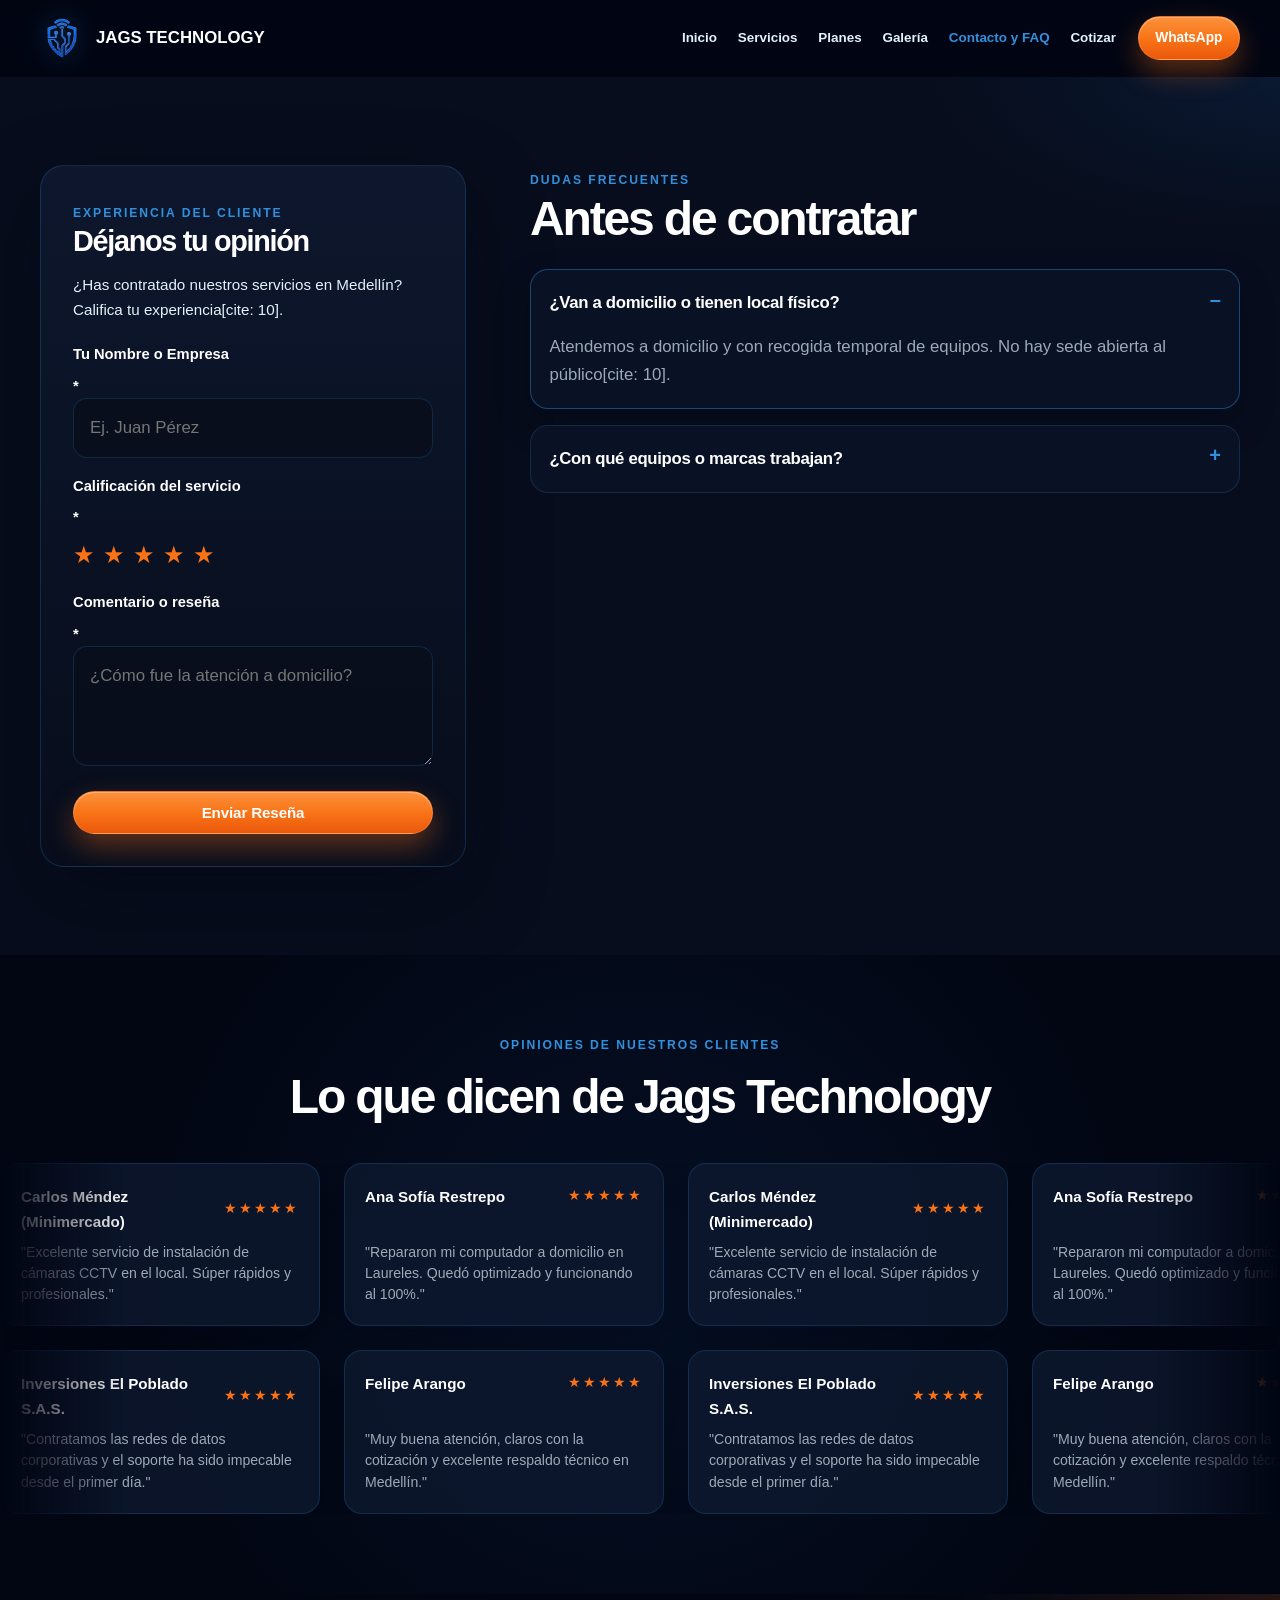
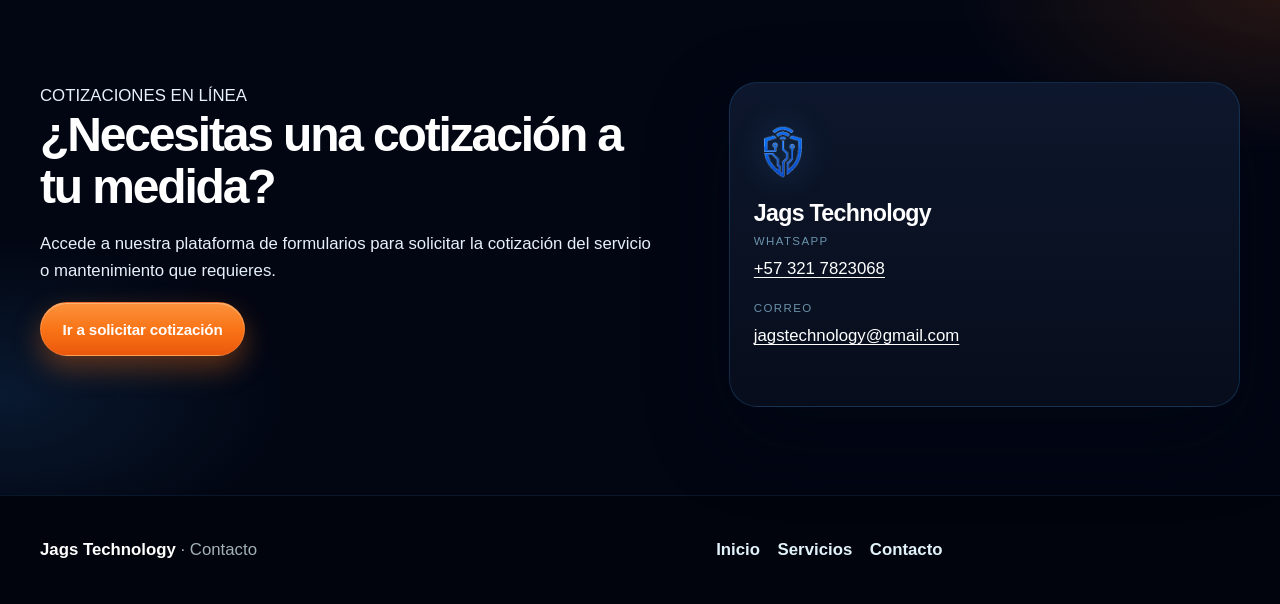
==== contacto.html @ b1a3417c "Multipagina" ====
<!DOCTYPE html>
<html lang="es">
<head>
  <meta charset="UTF-8">
  <meta name="viewport" content="width=device-width, initial-scale=1">
  <title>Contacto, FAQ y Reseñas | Jags Technology</title>
  <link rel="stylesheet" href="assets/css/styles.css">
  <link rel="icon" href="assets/img/logo-escudo.png" type="image/png">
</head>
<body>
  <header class="site-header" role="banner">
    <div class="container header-inner">
      <a class="brand" href="index.html"><img class="brand-logo" src="assets/img/logo-escudo.png" width="44" height="44" alt=""><strong>JAGS TECHNOLOGY</strong></a>
      <nav id="nav-principal" class="nav-principal">
        <ul>
          <li><a href="index.html">Inicio</a></li>
          <li><a href="servicios.html">Servicios</a></li>
          <li><a href="planes.html">Planes</a></li>
          <li><a href="galeria.html">Galería</a></li>
          <li><a href="contacto.html" style="color: var(--cyan);">Contacto y FAQ</a></li>
          <li><a href="Formulario.html">Cotizar</a></li>
        </ul>
      </nav>
      <a class="btn btn-accent btn-header" href="https://wa.me/573217823068" target="_blank" rel="noopener noreferrer">WhatsApp</a>
    </div>
  </header>

  <main>
    <!-- SECCIÓN FAQ Y FORMULARIO DE RESEÑAS -->
    <section id="faq" class="section section-alt" aria-labelledby="faq-title">
      <div class="container faq-layout">
        <div class="contact-card" style="padding: 32px; border-radius: 24px;">
          <span class="eyebrow">EXPERIENCIA DEL CLIENTE</span>
          <h2 id="faq-title" style="font-size: 1.8rem; margin-bottom: 0.5rem;">Déjanos tu opinión</h2>
          <p class="section-desc" style="font-size: 0.95rem; margin-bottom: 20px;">¿Has contratado nuestros servicios en Medellín? Califica tu experiencia[cite: 10].</p>

          <form id="form-reseña" class="solicitud-form">
            <div class="form-group mb-3">
              <label for="nombre_resena">Tu Nombre o Empresa <span class="req-star">*</span></label>
              <input id="nombre_resena" type="text" class="form-control" placeholder="Ej. Juan Pérez" required maxlength="50">
            </div>
            <div class="form-group mb-3">
              <label>Calificación del servicio <span class="req-star">*</span></label>
              <div class="rating-stars" style="display: flex; gap: 8px; font-size: 1.5rem; cursor: pointer; color: #cbd5e1; margin-top: 5px;">
                <span class="star" data-value="1">★</span><span class="star" data-value="2">★</span><span class="star" data-value="3">★</span><span class="star" data-value="4">★</span><span class="star" data-value="5">★</span>
              </div>
              <input type="hidden" id="puntuacion_estrellas" value="5" required>
            </div>
            <div class="form-group mb-4">
              <label for="comentario_resena">Comentario o reseña <span class="req-star">*</span></label>
              <textarea id="comentario_resena" rows="3" class="form-control" placeholder="¿Cómo fue la atención a domicilio?" required maxlength="250"></textarea>
            </div>
            <button type="submit" class="btn btn-accent btn-full" style="width: 100%; padding: 12px;">Enviar Reseña</button>
          </form>

          <div id="mensaje-exito" style="display: none; margin-top: 20px; padding: 25px; background: rgba(37, 211, 102, 0.12); border: 1px solid rgba(37, 211, 102, 0.3); border-radius: 16px; text-align: center;">
            <h3 style="color: #fff; font-size: 1.2rem; margin-bottom: 8px;">¡Muchas gracias por tu reseña!</h3>
            <button type="button" id="btn-otra-resena" class="btn btn-ghost" style="width: 100%; padding: 10px; border-color: #25d366; color: #25d366;">¿Quieres dejar otra reseña?</button>
          </div>
        </div>

        <div class="faq-right-column">
          <div style="margin-bottom: 24px;">
            <span class="eyebrow">DUDAS FRECUENTES</span>
            <h2>Antes de contratar</h2>
          </div>
          <div class="faq-list">
            <details class="faq-item" open><summary>¿Van a domicilio o tienen local físico?</summary><p>Atendemos a domicilio y con recogida temporal de equipos. No hay sede abierta al público[cite: 10].</p></details>
            <details class="faq-item"><summary>¿Con qué equipos o marcas trabajan?</summary><p>Proveemos los equipos necesarios para la instalación contratada (cámaras, cerraduras, cableado) según el proyecto[cite: 10].</p></details>
          </div>
        </div>
      </div>
    </section>

    <!-- CARRUSEL INFINITO DE RESEÑAS -->
    <section class="section section-dark testimonials-marquee-section">
      <div class="container section-head">
        <p class="eyebrow">OPINIONES DE NUESTROS CLIENTES</p>
        <h2>Lo que dicen de Jags Technology</h2>
      </div>
      <div class="marquee-container">
        <div class="marquee-track marquee-left" id="marquee-line-1"></div>
        <div class="marquee-track marquee-right" id="marquee-line-2"></div>
      </div>
    </section>

    <!-- DATOS DE CONTACTO -->
    <section id="contacto" class="section section-contact">
      <div class="container">
        <div class="contact-grid">
          <div class="contact-cta-card">
            <span class="subheading-sm">COTIZACIONES EN LÍNEA</span>
            <h2>¿Necesitas una cotización a tu medida?</h2>
            <p class="section-desc">Accede a nuestra plataforma de formularios para solicitar la cotización del servicio o mantenimiento que requieres.</p>
            <a href="Formulario.html" class="btn btn-accent btn-full text-center">Ir a solicitar cotización</a>
          </div>
          <address class="contact-card">
            <img class="contact-logo" src="assets/img/logo-escudo.png" width="56" height="56" alt="">
            <h3 class="not-italic">Jags Technology</h3>
            <dl class="contact-list">
              <div><dt>WhatsApp</dt><dd><a href="https://wa.me/573217823068">+57 321 7823068</a></dd></div>
              <div><dt>Correo</dt><dd><a href="mailto:jagstechnology@gmail.com">jagstechnology@gmail.com</a></dd></div>
            </dl>
          </address>
        </div>
      </div>
    </section>
  </main>

  <footer class="site-footer">
    <div class="container footer-inner">
      <div class="footer-brand"><p><strong>Jags Technology</strong> · Contacto</p></div>
      <nav><a href="index.html">Inicio</a><a href="servicios.html">Servicios</a><a href="contacto.html">Contacto</a></nav>
    </div>
  </footer>
  <script src="assets/js/main.js" defer></script>
</body>
</html>
---- assets/css/styles.css ----
/* Jags Technology — presencia premium / agency 2026 · tokens del brief */

:root {
  --ink: #020613;
  --blue: #1957a1;
  --cyan: #3190dd;
  --ice: #9dd5f1;
  --mist: #e2f2fa;
  --accent: #f97316;
  --accent-dark: #ea580c;
  --accent-bright: #fb923c;
  --navy: #09275a;
  --surface: #070d1c;
  --surface-2: #0b1428;
  --text: #e8f1fa;
  --muted: rgba(226, 242, 250, 0.68);
  --line: rgba(49, 144, 221, 0.2);
  --font: "Inter", Helvetica, Arial, sans-serif;
  --display: "Outfit", "Inter", Helvetica, Arial, sans-serif;
  --max: 1200px;
  --header-h: 76px;
  --radius: 24px;
  --space-1: 8px;
  --space-2: 16px;
  --space-3: 24px;
  --space-4: 40px;
  --space-5: 64px;
  --ease: 240ms ease;
  --shadow: 0 28px 80px rgba(2, 6, 19, 0.45);
}

*,
*::before,
*::after {
  box-sizing: border-box;
}

html {
  scroll-behavior: smooth;
  scroll-padding-top: calc(var(--header-h) + var(--space-2));
}

body {
  margin: 0;
  font-family: var(--font);
  font-size: 1.05rem;
  line-height: 1.65;
  color: var(--text);
  background: var(--ink);
  text-rendering: optimizeLegibility;
}

body.nav-open,
body.lightbox-open {
  overflow: hidden;
}

img {
  max-width: 100%;
  height: auto;
  display: block;
}

a {
  color: var(--cyan);
  text-underline-offset: 3px;
}

a:hover {
  color: var(--accent-bright);
}

a:focus-visible,
button:focus-visible,
input:focus-visible,
select:focus-visible,
textarea:focus-visible,
summary:focus-visible {
  outline: 2px solid var(--accent);
  outline-offset: 3px;
  border-radius: 6px;
}

.sr-only {
  position: absolute;
  width: 1px;
  height: 1px;
  padding: 0;
  margin: -1px;
  overflow: hidden;
  clip: rect(0, 0, 0, 0);
  white-space: nowrap;
  border: 0;
}

.skip-link {
  position: absolute;
  left: var(--space-2);
  top: -120px;
  z-index: 2000;
  background: var(--accent);
  color: #fff;
  padding: 0.7rem 1.1rem;
  border-radius: 999px;
  font-weight: 700;
  text-decoration: none;
}

.skip-link:focus {
  top: 0.8rem;
  color: #fff;
}

.container {
  width: min(100% - 2rem, var(--max));
  margin-inline: auto;
}

/* Header */
.site-header {
  position: sticky;
  top: 0;
  z-index: 100;
  background: rgba(2, 6, 19, 0.72);
  border-bottom: 1px solid transparent;
  backdrop-filter: blur(22px) saturate(1.3);
  -webkit-backdrop-filter: blur(22px) saturate(1.3);
  transition: background var(--ease), border-color var(--ease), box-shadow var(--ease);
}

.site-header.is-scrolled {
  background: rgba(2, 6, 19, 0.88);
  border-bottom-color: rgba(49, 144, 221, 0.22);
  box-shadow: 0 12px 40px rgba(2, 6, 19, 0.35);
}

.header-inner {
  display: flex;
  align-items: center;
  gap: 0.75rem;
  min-height: var(--header-h);
}

.brand {
  display: flex;
  align-items: center;
  gap: 0.75rem;
  color: #fff;
  text-decoration: none;
  margin-right: auto;
}

.brand:hover {
  color: #fff;
}

.brand-logo {
  width: 44px;
  height: 44px;
  object-fit: contain;
  filter: drop-shadow(0 0 14px rgba(49, 144, 221, 0.45));
}

.brand-text {
  display: flex;
  flex-direction: column;
  line-height: 1.15;
}

.brand-text strong {
  font-family: var(--display);
  font-size: 0.88rem;
  font-weight: 700;
  letter-spacing: 0.08em;
}

.brand-sub {
  font-size: 0.72rem;
  color: rgba(226, 242, 250, 0.62);
}

.nav-toggle {
  display: inline-flex;
  flex-direction: column;
  justify-content: center;
  gap: 5px;
  width: 2.6rem;
  height: 2.6rem;
  padding: 0.5rem;
  border: 1px solid rgba(157, 213, 241, 0.28);
  border-radius: 12px;
  background: rgba(11, 20, 40, 0.6);
  cursor: pointer;
}

.nav-toggle-bar {
  display: block;
  height: 2px;
  width: 100%;
  background: #fff;
  border-radius: 2px;
  transition: transform var(--ease), opacity var(--ease);
}

.nav-toggle[aria-expanded="true"] .nav-toggle-bar:nth-child(1) {
  transform: translateY(7px) rotate(45deg);
}

.nav-toggle[aria-expanded="true"] .nav-toggle-bar:nth-child(2) {
  opacity: 0;
}

.nav-toggle[aria-expanded="true"] .nav-toggle-bar:nth-child(3) {
  transform: translateY(-7px) rotate(-45deg);
}

.nav-principal {
  display: none;
  position: absolute;
  left: 0;
  right: 0;
  top: var(--header-h);
  background: rgba(2, 6, 19, 0.96);
  border-bottom: 1px solid rgba(49, 144, 221, 0.22);
  backdrop-filter: blur(20px);
}

.nav-principal.is-open {
  display: block;
}

.nav-principal ul {
  list-style: none;
  margin: 0;
  padding: 0.75rem 1rem 1rem;
}

.nav-principal a {
  display: block;
  padding: 0.8rem 0.55rem;
  color: #e2f2fa;
  text-decoration: none;
  font-weight: 600;
  font-size: 0.95rem;
  border-radius: 10px;
  transition: background var(--ease), color var(--ease);
}

.nav-principal a:hover,
.nav-principal a:focus-visible {
  background: rgba(49, 144, 221, 0.12);
  color: #fff;
}

.btn.btn-header {
  display: none;
}

.btn {
  display: inline-flex;
  align-items: center;
  justify-content: center;
  gap: 0.45rem;
  padding: 0.85rem 1.35rem;
  border-radius: 999px;
  border: 1px solid transparent;
  font-family: var(--display);
  font-size: 0.95rem;
  font-weight: 700;
  letter-spacing: -0.01em;
  text-decoration: none;
  cursor: pointer;
  transition: background var(--ease), color var(--ease), border-color var(--ease), transform var(--ease), box-shadow var(--ease), filter var(--ease);
}

.btn:hover {
  transform: translateY(-2px);
}

.btn-accent {
  background: linear-gradient(180deg, var(--accent-bright) 0%, var(--accent) 52%, var(--accent-dark) 100%);
  color: #fff;
  border-color: rgba(255, 255, 255, 0.12);
  box-shadow: 0 12px 28px rgba(249, 115, 22, 0.36), inset 0 1px 0 rgba(255, 255, 255, 0.28);
}

.btn-accent:hover {
  color: #fff;
  filter: brightness(1.08);
  box-shadow: 0 16px 36px rgba(249, 115, 22, 0.48), inset 0 1px 0 rgba(255, 255, 255, 0.34);
}

.btn-ghost {
  background: rgba(226, 242, 250, 0.04);
  color: #e2f2fa;
  border-color: rgba(157, 213, 241, 0.28);
  backdrop-filter: blur(10px);
}

.btn-ghost:hover {
  background: rgba(49, 144, 221, 0.16);
  color: #fff;
  border-color: rgba(49, 144, 221, 0.55);
}

.btn-sm {
  padding: 0.58rem 1rem;
  font-size: 0.84rem;
}

.btn-lg {
  padding: 1rem 1.55rem;
  font-size: 1.02rem;
}

/* Hero */
.hero {
  position: relative;
  color: #e8f1fa;
  overflow: hidden;
  background: var(--ink);
}

.hero-bg {
  position: absolute;
  inset: 0;
  pointer-events: none;
  background:
    radial-gradient(720px 420px at 82% 8%, rgba(49, 144, 221, 0.38), transparent 58%),
    radial-gradient(520px 380px at 8% 88%, rgba(249, 115, 22, 0.16), transparent 55%),
    radial-gradient(480px 280px at 48% 42%, rgba(25, 87, 161, 0.22), transparent 60%),
    linear-gradient(180deg, #020613 0%, #061226 46%, #020613 100%);
}

.hero-bg::before {
  content: "";
  position: absolute;
  inset: -20% 20% auto auto;
  width: 42vw;
  height: 42vw;
  max-width: 520px;
  max-height: 520px;
  border-radius: 50%;
  background: radial-gradient(circle, rgba(49, 144, 221, 0.28), transparent 70%);
  filter: blur(8px);
}

.hero-bg::after {
  content: "";
  position: absolute;
  inset: 0;
  opacity: 0.22;
  background-image:
    linear-gradient(rgba(49, 144, 221, 0.28) 1px, transparent 1px),
    linear-gradient(90deg, rgba(49, 144, 221, 0.28) 1px, transparent 1px);
  background-size: 56px 56px;
  mask-image: linear-gradient(180deg, #000 0%, transparent 82%);
}

.hero-grid {
  position: relative;
  display: grid;
  gap: var(--space-4);
  padding: var(--space-5) 0 var(--space-4);
}

.eyebrow {
  margin: 0 0 var(--space-2);
  color: var(--cyan);
  font-family: var(--display);
  font-size: 0.76rem;
  font-weight: 700;
  letter-spacing: 0.16em;
  text-transform: uppercase;
}

.hero h1,
h2 {
  font-family: var(--display);
  font-weight: 700;
  letter-spacing: -0.045em;
}

.hero h1 {
  margin: 0 0 var(--space-2);
  font-size: clamp(2.35rem, 8vw, 4.5rem);
  line-height: 0.98;
  color: #fff;
  max-width: 14ch;
}

.tagline {
  margin: 0 0 var(--space-3);
  font-family: var(--display);
  font-size: clamp(1.12rem, 2.6vw, 1.45rem);
  font-weight: 600;
  letter-spacing: -0.02em;
  color: var(--ice);
}

.lead,
.section-lead {
  margin: 0 0 var(--space-4);
  color: var(--muted);
  max-width: 38rem;
}

.hero-actions {
  display: flex;
  flex-wrap: wrap;
  gap: var(--space-2);
  margin-bottom: var(--space-3);
}

.hero-meta {
  list-style: none;
  margin: 0;
  padding: 0;
  display: flex;
  flex-wrap: wrap;
  gap: 0.45rem 1.25rem;
  color: rgba(226, 242, 250, 0.66);
  font-size: 0.9rem;
}

.hero-meta a {
  color: #fff;
  text-decoration: none;
  border-bottom: 1px solid rgba(157, 213, 241, 0.28);
}

.hero-visual {
  margin: 0;
  position: relative;
}

.hero-visual::before {
  content: "";
  position: absolute;
  inset: 12% -8% -10% 12%;
  background:
    radial-gradient(circle at 80% 20%, rgba(49, 144, 221, 0.45), transparent 50%),
    radial-gradient(circle at 20% 80%, rgba(249, 115, 22, 0.22), transparent 48%);
  filter: blur(32px);
  z-index: 0;
}

.hero-visual img {
  position: relative;
  width: 100%;
  height: min(58vw, 460px);
  object-fit: cover;
  border-radius: 28px;
  border: 1px solid rgba(157, 213, 241, 0.24);
  box-shadow: var(--shadow);
  z-index: 1;
}

.hero-visual figcaption {
  position: relative;
  z-index: 1;
  margin-top: 0.75rem;
  font-size: 0.82rem;
  color: rgba(226, 242, 250, 0.6);
}

.hero-stats {
  position: relative;
  border-top: 1px solid rgba(49, 144, 221, 0.18);
  background: rgba(7, 13, 28, 0.72);
  backdrop-filter: blur(16px);
}

.stats-row {
  display: grid;
  grid-template-columns: 1fr 1fr;
  gap: var(--space-3) var(--space-2);
  padding: var(--space-3) 0;
}

.stats-row p {
  margin: 0;
}

.stats-row strong {
  display: block;
  font-family: var(--display);
  color: #fff;
  font-size: 1.28rem;
  letter-spacing: -0.03em;
}

.stats-row span {
  display: block;
  color: rgba(226, 242, 250, 0.62);
  font-size: 0.82rem;
}

/* Sections */
.section {
  padding: var(--space-5) 0;
}

.section-alt {
  background:
    radial-gradient(640px 280px at 100% 0%, rgba(25, 87, 161, 0.16), transparent 55%),
    var(--surface);
}

.section-dark {
  background:
    radial-gradient(760px 320px at 0% 0%, rgba(49, 144, 221, 0.16), transparent 52%),
    #050b18;
}

.section-head {
  text-align: center;
  margin-bottom: var(--space-4);
}

.section-head.left {
  text-align: left;
}

.section-head.left .section-lead {
  margin-inline: 0;
}

.section-lead {
  margin-inline: auto;
}

h2 {
  margin: 0 0 var(--space-2);
  font-size: clamp(1.85rem, 4.4vw, 3rem);
  line-height: 1.08;
  color: #fff;
}

.about-grid {
  display: grid;
  gap: var(--space-3);
}

.about-copy p {
  color: var(--muted);
}

.about-copy strong {
  color: #fff;
}

.founder {
  display: flex;
  gap: var(--space-2);
  margin-top: var(--space-4);
  padding: var(--space-3);
  border: 1px solid var(--line);
  border-radius: var(--radius);
  background: linear-gradient(180deg, rgba(11, 20, 40, 0.88), rgba(7, 13, 28, 0.92));
  box-shadow: 0 16px 40px rgba(2, 6, 19, 0.28);
}

.founder img {
  width: 80px;
  height: 80px;
  object-fit: cover;
  border-radius: 18px;
  flex-shrink: 0;
  border: 1px solid rgba(49, 144, 221, 0.3);
}

.founder p {
  margin: 0 0 0.4rem;
}

.founder p:first-child {
  color: #fff;
  font-family: var(--display);
}

/* Cards */
.cards {
  display: grid;
  gap: var(--space-3);
}

.card {
  display: flex;
  flex-direction: column;
  align-items: flex-start;
  background: linear-gradient(180deg, rgba(14, 24, 46, 0.92), rgba(8, 14, 28, 0.96));
  color: var(--text);
  border-radius: var(--radius);
  padding: var(--space-4) var(--space-3) var(--space-3);
  border: 1px solid rgba(49, 144, 221, 0.16);
  box-shadow: 0 18px 48px rgba(2, 6, 19, 0.28);
  transition: transform var(--ease), border-color var(--ease), box-shadow var(--ease);
}

.card:hover {
  transform: translateY(-6px);
  border-color: rgba(49, 144, 221, 0.55);
  box-shadow: 0 24px 56px rgba(2, 6, 19, 0.42), 0 0 0 1px rgba(49, 144, 221, 0.18);
}

.card-top {
  display: flex;
  align-items: center;
  justify-content: space-between;
  gap: var(--space-2);
  width: 100%;
  margin-bottom: var(--space-2);
}

.card-index {
  font-family: var(--display);
  font-size: 0.82rem;
  font-weight: 700;
  letter-spacing: 0.12em;
  color: var(--cyan);
}

.card h3 {
  margin: 0 0 0.7rem;
  font-family: var(--display);
  font-size: 1.22rem;
  letter-spacing: -0.03em;
  color: #fff;
}

.card p {
  margin: 0 0 0.9rem;
  color: var(--muted);
  font-size: 0.98rem;
}

.card .price {
  margin-top: auto;
  font-size: 0.9rem;
}

.card .price strong {
  color: #fff;
}

.card .muted {
  color: rgba(226, 242, 250, 0.55);
}

.card-featured {
  background:
    linear-gradient(165deg, rgba(25, 87, 161, 0.95) 0%, rgba(11, 42, 88, 0.96) 58%, rgba(7, 16, 36, 0.98) 100%);
  border-color: rgba(157, 213, 241, 0.22);
}

.card-featured:hover {
  border-color: rgba(249, 115, 22, 0.55);
  box-shadow: 0 28px 60px rgba(2, 6, 19, 0.45), 0 0 40px rgba(249, 115, 22, 0.12);
}

.card-featured h3 {
  font-size: 1.55rem;
}

.card-badge {
  display: inline-block;
  margin: 0 !important;
  padding: 0.28rem 0.7rem;
  border-radius: 999px;
  background: var(--accent);
  color: #fff !important;
  font-size: 0.7rem;
  font-weight: 800;
  letter-spacing: 0.1em;
  text-transform: uppercase;
  box-shadow: 0 8px 20px rgba(249, 115, 22, 0.35);
}

.features {
  display: grid;
  gap: var(--space-3);
}

.feature {
  padding: var(--space-4) var(--space-3);
  background: linear-gradient(180deg, rgba(14, 24, 46, 0.9), rgba(8, 14, 28, 0.95));
  border-radius: var(--radius);
  border: 1px solid var(--line);
  transition: transform var(--ease), border-color var(--ease), box-shadow var(--ease);
}

.feature:hover {
  transform: translateY(-4px);
  border-color: rgba(249, 115, 22, 0.42);
  box-shadow: 0 20px 44px rgba(2, 6, 19, 0.32);
}

.feature-index {
  display: block;
  margin-bottom: var(--space-2);
  font-family: var(--display);
  color: var(--accent);
  font-weight: 700;
  letter-spacing: 0.12em;
  font-size: 0.8rem;
}

.feature h3 {
  margin: 0 0 0.5rem;
  font-family: var(--display);
  color: #fff;
  letter-spacing: -0.03em;
}

.feature p {
  margin: 0;
  color: var(--muted);
}

/* Table */
.table-wrap {
  overflow-x: auto;
  border-radius: 20px;
  border: 1px solid var(--line);
  background: rgba(8, 14, 28, 0.86);
  box-shadow: var(--shadow);
}

.planes-table {
  width: 100%;
  border-collapse: collapse;
  min-width: 640px;
  font-size: 0.95rem;
}

.planes-table th,
.planes-table td {
  padding: 1.05rem 1.15rem;
  text-align: left;
  border-bottom: 1px solid rgba(49, 144, 221, 0.14);
}

.planes-table thead th {
  background: #08101f;
  color: #fff;
  font-family: var(--display);
  font-weight: 700;
  letter-spacing: -0.02em;
}

.planes-table tbody th {
  color: #fff;
  font-weight: 700;
}

.planes-table tbody td {
  color: var(--muted);
}

.planes-table tbody tr:last-child th,
.planes-table tbody tr:last-child td {
  border-bottom: 0;
}

.planes-table tbody tr:hover td,
.planes-table tbody tr:hover th {
  background: rgba(49, 144, 221, 0.08);
}

.table-note {
  margin: var(--space-3) 0 0;
  color: var(--muted);
}

.table-note a {
  color: var(--accent-bright);
  font-weight: 700;
}

/* Gallery */
.gallery {
  display: grid;
  grid-template-columns: 1fr 1fr;
  gap: var(--space-2);
}

.gallery figure {
  margin: 0;
  position: relative;
  overflow: hidden;
  border-radius: 20px;
  background: #050b16;
  border: 1px solid rgba(49, 144, 221, 0.12);
}

.gallery-wide {
  grid-column: 1 / -1;
}

.gallery-trigger {
  display: block;
  width: 100%;
  padding: 0;
  border: 0;
  background: none;
  cursor: zoom-in;
}

.gallery img {
  width: 100%;
  height: 190px;
  object-fit: cover;
  transition: transform 320ms ease, filter 320ms ease;
}

.gallery-wide img {
  height: 240px;
}

.gallery-trigger:hover img,
.gallery-trigger:focus-visible img {
  transform: scale(1.05);
  filter: saturate(1.08);
}

.gallery figcaption {
  position: absolute;
  left: 0;
  right: 0;
  bottom: 0;
  padding: 2rem 0.9rem 0.8rem;
  color: #fff;
  font-size: 0.82rem;
  font-weight: 600;
  background: linear-gradient(transparent, rgba(2, 6, 19, 0.88));
  pointer-events: none;
}

.lightbox {
  position: fixed;
  inset: 0;
  z-index: 300;
  display: grid;
  place-items: center;
  padding: var(--space-4);
  background: rgba(2, 6, 19, 0.7);
  backdrop-filter: blur(18px);
  opacity: 0;
  visibility: hidden;
  transition: opacity 260ms ease, visibility 260ms ease;
}

.lightbox.is-open {
  opacity: 1;
  visibility: visible;
}

.lightbox[hidden] {
  display: none;
}

.lightbox-frame {
  margin: 0;
  max-width: min(100%, 980px);
}

.lightbox img {
  max-height: min(74vh, 820px);
  width: auto;
  max-width: 100%;
  margin-inline: auto;
  border-radius: 16px;
  border: 1px solid rgba(157, 213, 241, 0.18);
  box-shadow: 0 30px 80px rgba(2, 6, 19, 0.55);
}

.lightbox figcaption {
  margin: 0.9rem 0 0;
  color: #e2f2fa;
  text-align: center;
}

.lightbox-close {
  position: absolute;
  top: 1rem;
  right: 1rem;
  border: 0;
  border-radius: 999px;
  padding: 0.6rem 1rem;
  background: var(--accent);
  color: #fff;
  font-family: var(--display);
  font-weight: 700;
  cursor: pointer;
  box-shadow: 0 10px 24px rgba(249, 115, 22, 0.35);
}

/* FAQ */
.faq-layout {
  display: grid;
  gap: var(--space-4);
}

.faq-item {
  background: rgba(11, 20, 40, 0.78);
  border: 1px solid var(--line);
  border-radius: 18px;
  padding: 0.15rem 1.15rem;
  margin-bottom: var(--space-2);
  transition: border-color var(--ease), box-shadow var(--ease);
}

.faq-item[open] {
  border-color: rgba(49, 144, 221, 0.42);
  box-shadow: 0 16px 36px rgba(2, 6, 19, 0.24);
}

.faq-item summary {
  cursor: pointer;
  font-family: var(--display);
  font-weight: 700;
  letter-spacing: -0.02em;
  color: #fff;
  padding: 1.05rem 0;
  list-style: none;
}

.faq-item summary::-webkit-details-marker {
  display: none;
}

.faq-item summary::after {
  content: "+";
  float: right;
  color: var(--cyan);
  font-size: 1.25rem;
  line-height: 1;
  transition: transform var(--ease);
}

.faq-item[open] summary::after {
  content: "–";
}

.faq-item p {
  margin: 0 0 1.05rem;
  color: var(--muted);
  animation: faq-in 260ms ease;
}

@keyframes faq-in {
  from {
    opacity: 0;
    transform: translateY(-6px);
  }
  to {
    opacity: 1;
    transform: none;
  }
}

/* Contact */
.section-contact {
  background:
    radial-gradient(620px 300px at 100% 0%, rgba(249, 115, 22, 0.14), transparent 52%),
    radial-gradient(520px 280px at 0% 80%, rgba(49, 144, 221, 0.14), transparent 55%),
    var(--ink);
}

.contact-grid {
  display: grid;
  gap: var(--space-4);
}

.solicitud-form {
  display: grid;
  gap: var(--space-2);
}

.solicitud-form label {
  display: grid;
  gap: 0.45rem;
  font-weight: 600;
  color: #fff;
  font-size: 0.92rem;
}

.solicitud-form input,
.solicitud-form select,
.solicitud-form textarea {
  width: 100%;
  padding: 0.95rem 1rem;
  border: 1px solid var(--line);
  border-radius: 14px;
  font: inherit;
  color: var(--text);
  background: rgba(8, 14, 28, 0.88);
  transition: border-color var(--ease), box-shadow var(--ease);
}

.solicitud-form input:focus,
.solicitud-form select:focus,
.solicitud-form textarea:focus {
  border-color: rgba(249, 115, 22, 0.7);
  box-shadow: 0 0 0 4px rgba(249, 115, 22, 0.15);
}

.solicitud-form textarea {
  resize: vertical;
  min-height: 120px;
}

.contact-card {
  font-style: normal;
  padding: var(--space-4) var(--space-3);
  border-radius: 28px;
  background:
    linear-gradient(180deg, rgba(14, 24, 46, 0.95), rgba(7, 13, 28, 0.98));
  color: #e2f2fa;
  border: 1px solid rgba(49, 144, 221, 0.22);
  box-shadow: var(--shadow);
}

.contact-logo {
  width: 58px;
  height: 58px;
  margin-bottom: 0.85rem;
  filter: drop-shadow(0 0 16px rgba(49, 144, 221, 0.4));
}

.contact-card h3 {
  margin: 0;
  color: #fff;
  font-family: var(--display);
  font-size: 1.45rem;
  letter-spacing: -0.03em;
}

.tagline-sm {
  margin: 0.4rem 0 var(--space-3);
  color: var(--ice);
}

.contact-list {
  margin: 0;
}

.contact-list div {
  margin-bottom: 1rem;
}

.contact-list dt {
  font-size: 0.72rem;
  letter-spacing: 0.12em;
  text-transform: uppercase;
  color: rgba(157, 213, 241, 0.66);
  margin-bottom: 0.25rem;
}

.contact-list dd {
  margin: 0;
}

.contact-card a {
  color: #fff;
}

.hours {
  margin: 0;
  padding-left: 1.1rem;
}

/* Footer */
.site-footer {
  background: #01040c;
  color: rgba(226, 242, 250, 0.72);
  padding: var(--space-4) 0 6.5rem;
  border-top: 1px solid rgba(49, 144, 221, 0.14);
}

.footer-inner {
  display: grid;
  gap: var(--space-2);
}

.footer-brand {
  display: flex;
  gap: 0.75rem;
  align-items: center;
}

.footer-brand p {
  margin: 0;
}

.footer-brand strong {
  color: #fff;
  font-family: var(--display);
}

.muted {
  color: rgba(226, 242, 250, 0.55);
  font-size: 0.88rem;
}

.site-footer nav {
  display: flex;
  flex-wrap: wrap;
  gap: 0.9rem 1.1rem;
}

.site-footer a {
  color: #e2f2fa;
  text-decoration: none;
  font-weight: 600;
}

.site-footer a:hover {
  color: var(--accent);
}

.fab-wa {
  position: fixed;
  right: 1rem;
  bottom: 1rem;
  z-index: 90;
  width: 3.6rem;
  height: 3.6rem;
  display: grid;
  place-items: center;
  border-radius: 50%;
  background: #25d366;
  color: #fff;
  box-shadow: 0 14px 32px rgba(2, 6, 19, 0.38);
  text-decoration: none;
  transition: transform var(--ease), box-shadow var(--ease);
}

.fab-pulse {
  position: absolute;
  inset: 0;
  border-radius: 50%;
  border: 2px solid rgba(37, 211, 102, 0.55);
  animation: fab-pulse 2.2s ease-out infinite;
}

.fab-wa:hover {
  color: #fff;
  transform: translateY(-3px);
  box-shadow: 0 18px 36px rgba(37, 211, 102, 0.28);
}

@keyframes fab-pulse {
  0% {
    transform: scale(1);
    opacity: 0.7;
  }
  80%,
  100% {
    transform: scale(1.45);
    opacity: 0;
  }
}

@media (min-width: 760px) {
  .nav-toggle {
    display: none;
  }

  .nav-principal {
    display: block;
    position: static;
    background: none;
    border: 0;
    backdrop-filter: none;
  }

  .nav-principal ul {
    display: flex;
    align-items: center;
    gap: 0.1rem;
    padding: 0;
  }

  .nav-principal a {
    padding: 0.45rem 0.6rem;
    font-size: 0.84rem;
  }

  .btn.btn-header {
    display: inline-flex;
    padding: 0.58rem 1.05rem;
    font-size: 0.86rem;
  }

  .hero-grid {
    grid-template-columns: 1.12fr 0.88fr;
    align-items: center;
    padding: 5.5rem 0 4rem;
    gap: var(--space-5);
  }

  .hero-visual img {
    height: 460px;
  }

  .stats-row {
    grid-template-columns: repeat(4, 1fr);
    padding: var(--space-4) 0;
  }

  .section {
    padding: 5.5rem 0;
  }

  .about-grid {
    grid-template-columns: 0.85fr 1.15fr;
    gap: var(--space-5);
    align-items: start;
  }

  .cards {
    grid-template-columns: repeat(2, 1fr);
  }

  .card-featured {
    grid-column: 1 / -1;
  }

  .features {
    grid-template-columns: repeat(3, 1fr);
    gap: var(--space-3);
  }

  .gallery {
    grid-template-columns: repeat(3, 1fr);
    gap: var(--space-3);
  }

  .gallery img,
  .gallery-wide img {
    height: 250px;
  }

  .gallery-wide {
    grid-column: span 2;
  }

  .faq-layout {
    grid-template-columns: 0.75fr 1.25fr;
    gap: var(--space-5);
    align-items: start;
  }

  .contact-grid {
    grid-template-columns: 1.1fr 0.9fr;
    gap: var(--space-5);
    align-items: start;
  }

  .site-footer {
    padding-bottom: var(--space-4);
  }

  .footer-inner {
    grid-template-columns: 1.3fr 1fr auto;
    align-items: center;
  }
}

@media (min-width: 1080px) {
  .cards {
    grid-template-columns: repeat(3, 1fr);
  }

  .card-featured {
    grid-column: span 2;
  }
}

@media (prefers-reduced-motion: reduce) {
  html {
    scroll-behavior: auto;
  }

  *,
  *::before,
  *::after {
    animation: none !important;
    transition: none !important;
  }

  .card:hover,
  .feature:hover,
  .btn:hover,
  .fab-wa:hover {
    transform: none;
  }
}
/* ==========================================================
   CARRUSEL INFINITO DE RESEÑAS (MARQUESINA DOBLE LÍNEA)
   ========================================================== */
.testimonials-marquee-section {
  overflow: hidden;
  position: relative;
  padding: 5rem 0;
  background: radial-gradient(circle at 50% 50%, rgba(25, 87, 161, 0.12), transparent 70%), var(--ink);
}

.marquee-container {
  display: flex;
  flex-direction: column;
  gap: 1.5rem;
  width: 100%;
  overflow: hidden;
  position: relative;
  mask-image: linear-gradient(90deg, transparent, #000 10%, #000 90%, transparent);
  -webkit-mask-image: linear-gradient(90deg, transparent, #000 10%, #000 90%, transparent);
}

.marquee-track {
  display: flex;
  gap: 1.5rem;
  width: max-content;
}

/* Animación de desplazamiento continuo */
.marquee-left {
  animation: scrollLeft 35s linear infinite;
}

.marquee-right {
  animation: scrollRight 35s linear infinite;
}

@keyframes scrollLeft {
  0% { transform: translateX(0); }
  100% { transform: translateX(-50%); }
}

@keyframes scrollRight {
  0% { transform: translateX(-50%); }
  100% { transform: translateX(0); }
}

/* Tarjeta individual de reseña en el carrusel */
.testimonial-card-item {
  width: 320px;
  background: rgba(14, 24, 46, 0.85);
  border: 1px solid rgba(49, 144, 221, 0.2);
  border-radius: 18px;
  padding: 1.25rem;
  display: flex;
  flex-direction: column;
  justify-content: space-between;
  box-shadow: 0 10px 30px rgba(2, 6, 19, 0.3);
  flex-shrink: 0;
}

.testimonial-card-item .t-header {
  display: flex;
  justify-content: space-between;
  align-items: center;
  margin-bottom: 0.5rem;
}

.testimonial-card-item .t-author {
  font-family: var(--display);
  font-weight: 700;
  color: #fff;
  font-size: 0.95rem;
  margin: 0;
}

.testimonial-card-item .t-stars {
  color: #f97316;
  font-size: 0.85rem;
  letter-spacing: 2px;
}

.testimonial-card-item .t-text {
  color: var(--muted);
  font-size: 0.88rem;
  margin: 0;
  line-height: 1.5;
}
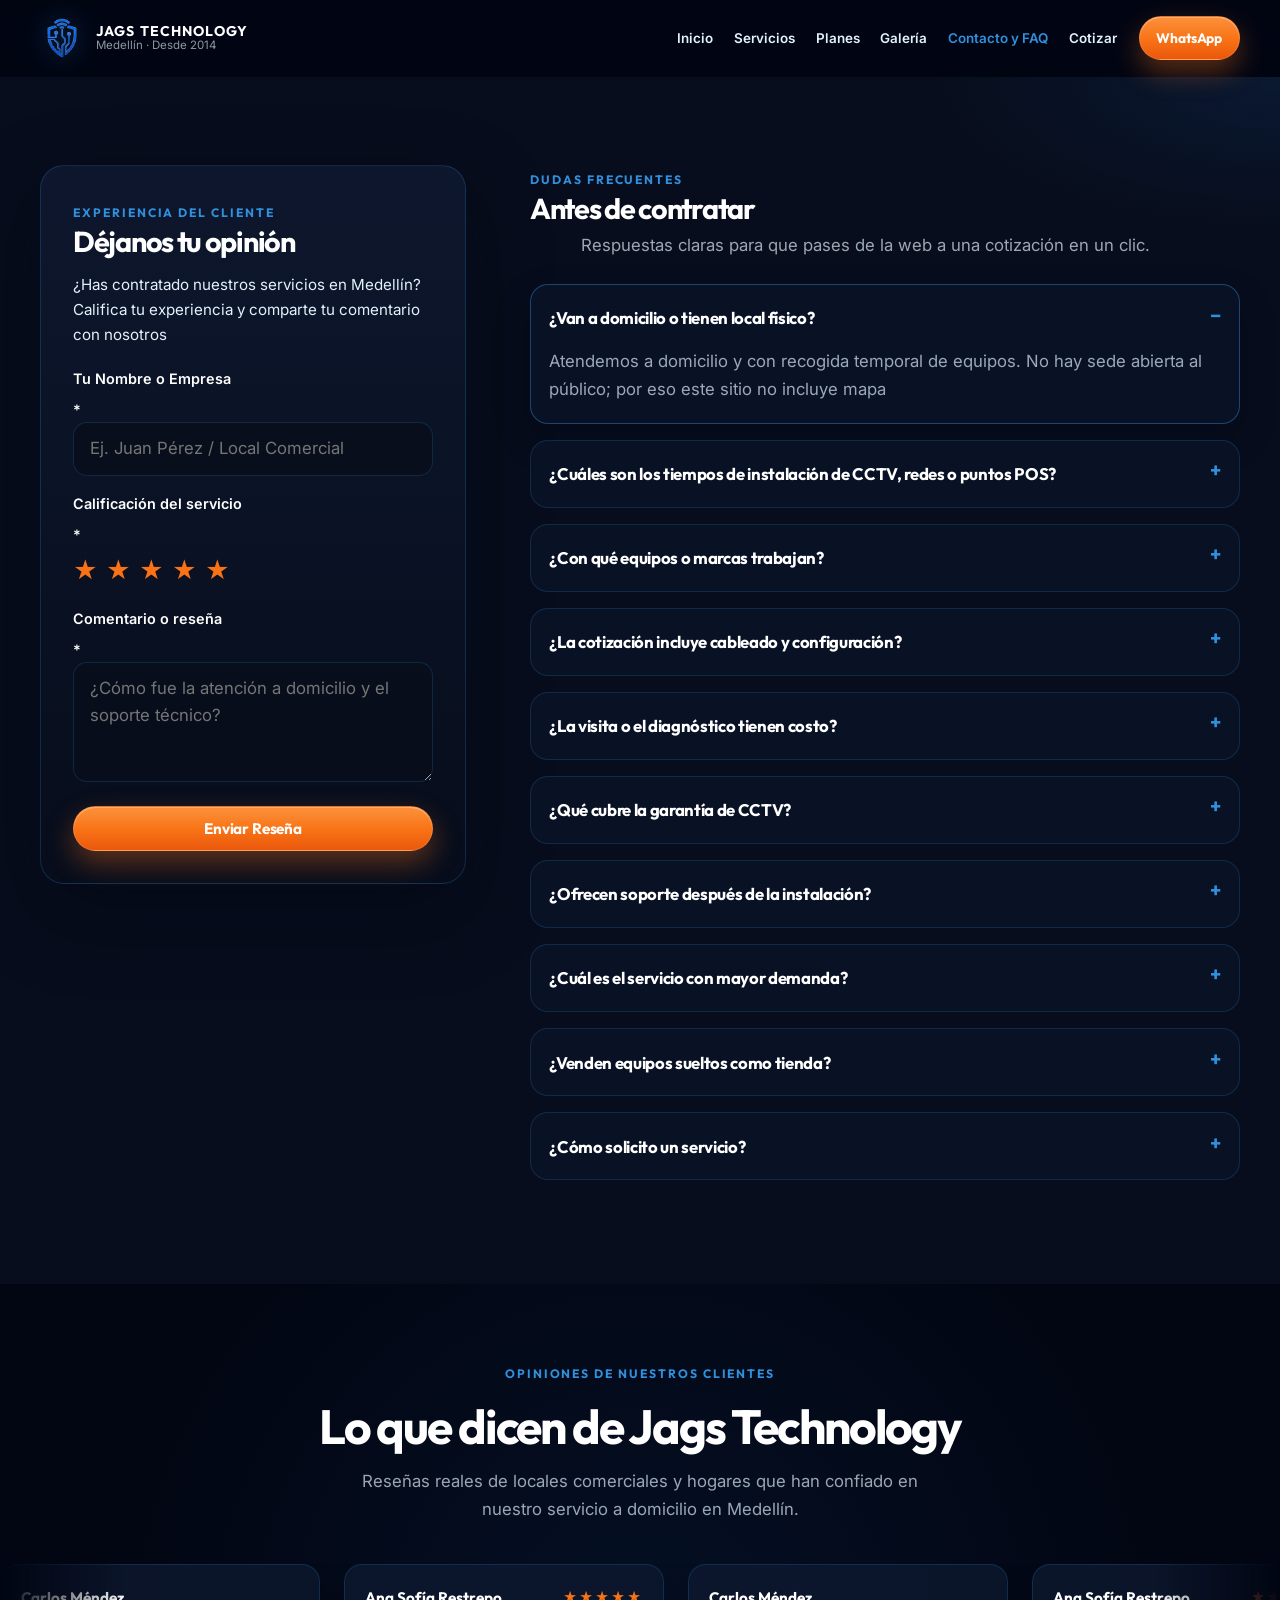
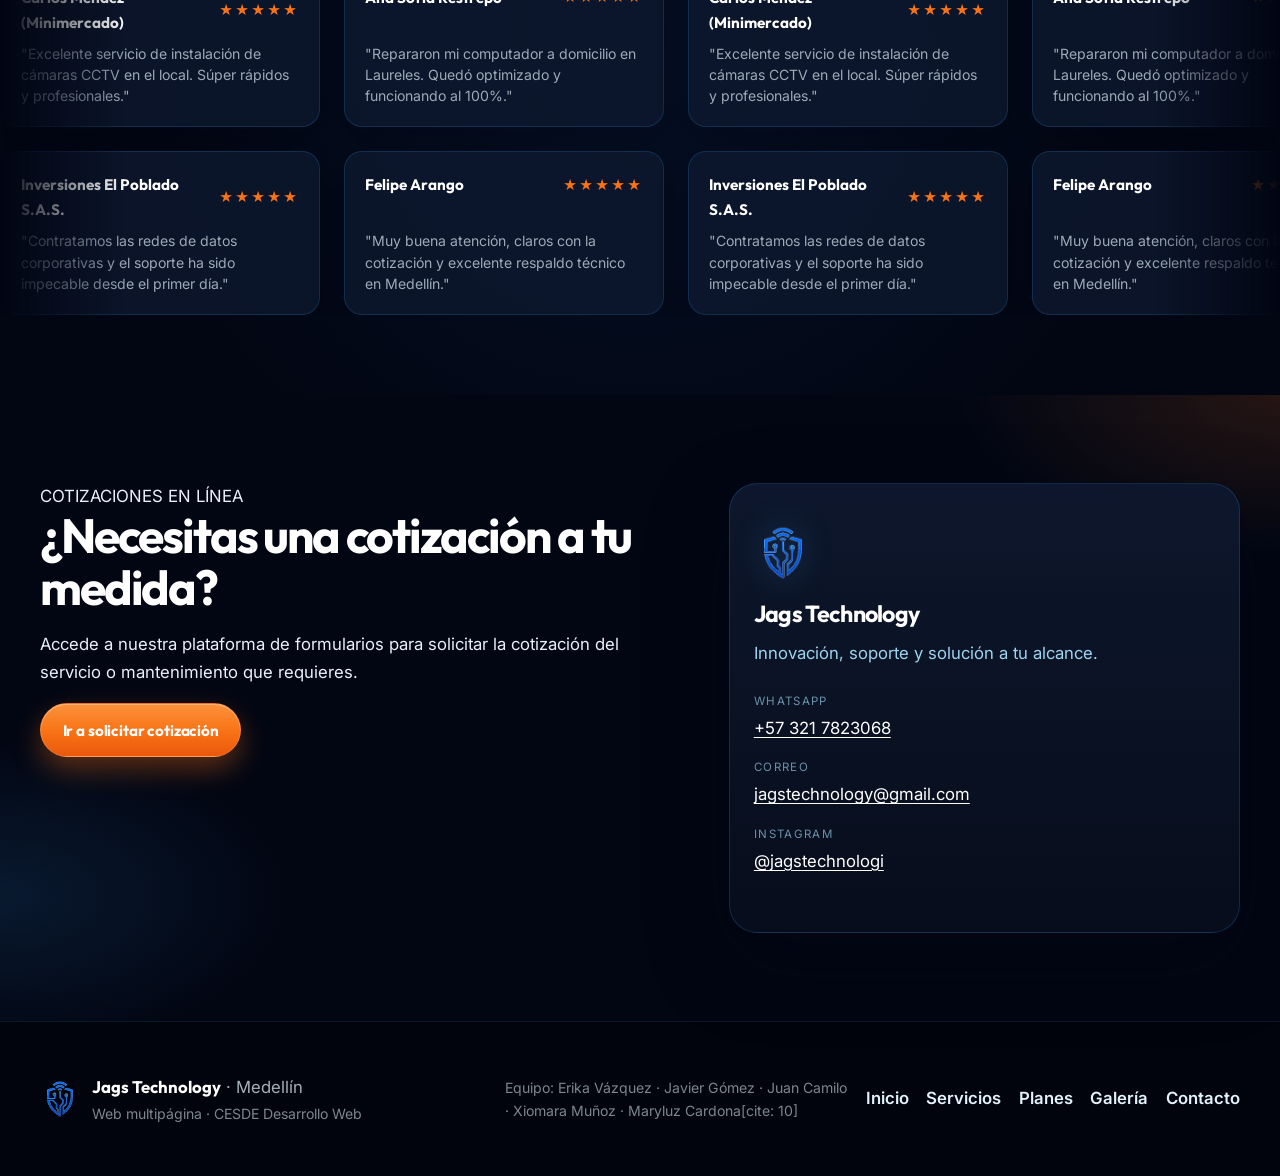
==== commit 1d3988e2: "Actualiza contacto y preguntas" ====
--- a/contacto.html
+++ b/contacto.html
@@ -3,15 +3,33 @@
 <head>
   <meta charset="UTF-8">
   <meta name="viewport" content="width=device-width, initial-scale=1">
+  <meta name="theme-color" content="#020613">
   <title>Contacto, FAQ y Reseñas | Jags Technology</title>
+  <link rel="preconnect" href="https://fonts.googleapis.com">
+  <link rel="preconnect" href="https://fonts.gstatic.com" crossorigin>
+  <link href="https://fonts.googleapis.com/css2?family=Inter:wght@400;500;600;700&family=Outfit:wght@500;600;700;800&display=swap" rel="stylesheet">
   <link rel="stylesheet" href="assets/css/styles.css">
   <link rel="icon" href="assets/img/logo-escudo.png" type="image/png">
 </head>
 <body>
+  <a class="skip-link" href="#contenido">Saltar al contenido</a>
+
+  <!-- HEADER UNIFICADO -->
   <header class="site-header" role="banner">
     <div class="container header-inner">
-      <a class="brand" href="index.html"><img class="brand-logo" src="assets/img/logo-escudo.png" width="44" height="44" alt=""><strong>JAGS TECHNOLOGY</strong></a>
-      <nav id="nav-principal" class="nav-principal">
+      <a class="brand" href="index.html" aria-label="Jags Technology — Inicio">
+        <img class="brand-logo" src="assets/img/logo-escudo.png" width="44" height="44" alt="">
+        <span class="brand-text">
+          <strong>JAGS TECHNOLOGY</strong>
+          <span class="brand-sub">Medellín · Desde 2014</span>
+        </span>
+      </a>
+      <button type="button" class="nav-toggle" id="nav-toggle" aria-expanded="false" aria-controls="nav-principal" aria-label="Abrir menú">
+        <span class="nav-toggle-bar" aria-hidden="true"></span>
+        <span class="nav-toggle-bar" aria-hidden="true"></span>
+        <span class="nav-toggle-bar" aria-hidden="true"></span>
+      </button>
+      <nav id="nav-principal" class="nav-principal" aria-label="Principal">
         <ul>
           <li><a href="index.html">Inicio</a></li>
           <li><a href="servicios.html">Servicios</a></li>
@@ -21,98 +39,194 @@
           <li><a href="Formulario.html">Cotizar</a></li>
         </ul>
       </nav>
-      <a class="btn btn-accent btn-header" href="https://wa.me/573217823068" target="_blank" rel="noopener noreferrer">WhatsApp</a>
+      <a class="btn btn-accent btn-header" href="https://wa.me/573217823068?text=Hola%2C%20vi%20la%20web%20de%20Jags%20y%20quiero%20cotizar" target="_blank" rel="noopener noreferrer">WhatsApp</a>
     </div>
   </header>
 
-  <main>
-    <!-- SECCIÓN FAQ Y FORMULARIO DE RESEÑAS -->
+  <main id="contenido">
+    
+    <!-- SECCIÓN 1: FAQ Y FORMULARIO DE RESEÑAS (DOS COLUMNAS) -->
     <section id="faq" class="section section-alt" aria-labelledby="faq-title">
       <div class="container faq-layout">
+        
+        <!-- COLUMNA IZQUIERDA: FORMULARIO DE RESEÑAS -->
         <div class="contact-card" style="padding: 32px; border-radius: 24px;">
           <span class="eyebrow">EXPERIENCIA DEL CLIENTE</span>
           <h2 id="faq-title" style="font-size: 1.8rem; margin-bottom: 0.5rem;">Déjanos tu opinión</h2>
-          <p class="section-desc" style="font-size: 0.95rem; margin-bottom: 20px;">¿Has contratado nuestros servicios en Medellín? Califica tu experiencia[cite: 10].</p>
+          <p class="section-desc" style="font-size: 0.95rem; margin-bottom: 20px;">
+            ¿Has contratado nuestros servicios en Medellín? Califica tu experiencia y comparte tu comentario con nosotros
+          </p>
 
           <form id="form-reseña" class="solicitud-form">
             <div class="form-group mb-3">
-              <label for="nombre_resena">Tu Nombre o Empresa <span class="req-star">*</span></label>
-              <input id="nombre_resena" type="text" class="form-control" placeholder="Ej. Juan Pérez" required maxlength="50">
+              <label for="nombre_resena" style="font-size: 0.9rem;">Tu Nombre o Empresa <span class="req-star">*</span></label>
+              <input id="nombre_resena" type="text" class="form-control" placeholder="Ej. Juan Pérez / Local Comercial" required maxlength="50" style="padding: 0.75rem 1rem;">
             </div>
+
             <div class="form-group mb-3">
-              <label>Calificación del servicio <span class="req-star">*</span></label>
+              <label style="font-size: 0.9rem;">Calificación del servicio <span class="req-star">*</span></label>
               <div class="rating-stars" style="display: flex; gap: 8px; font-size: 1.5rem; cursor: pointer; color: #cbd5e1; margin-top: 5px;">
-                <span class="star" data-value="1">★</span><span class="star" data-value="2">★</span><span class="star" data-value="3">★</span><span class="star" data-value="4">★</span><span class="star" data-value="5">★</span>
+                <span class="star" data-value="1">★</span>
+                <span class="star" data-value="2">★</span>
+                <span class="star" data-value="3">★</span>
+                <span class="star" data-value="4">★</span>
+                <span class="star" data-value="5">★</span>
               </div>
               <input type="hidden" id="puntuacion_estrellas" value="5" required>
             </div>
+
             <div class="form-group mb-4">
-              <label for="comentario_resena">Comentario o reseña <span class="req-star">*</span></label>
-              <textarea id="comentario_resena" rows="3" class="form-control" placeholder="¿Cómo fue la atención a domicilio?" required maxlength="250"></textarea>
+              <label for="comentario_resena" style="font-size: 0.9rem;">Comentario o reseña <span class="req-star">*</span></label>
+              <textarea id="comentario_resena" rows="3" class="form-control" placeholder="¿Cómo fue la atención a domicilio y el soporte técnico?" required maxlength="250" style="padding: 0.75rem 1rem;"></textarea>
             </div>
-            <button type="submit" class="btn btn-accent btn-full" style="width: 100%; padding: 12px;">Enviar Reseña</button>
+
+            <button type="submit" class="btn btn-accent btn-full" style="width: 100%; padding: 12px;">
+              Enviar Reseña
+            </button>
           </form>
 
           <div id="mensaje-exito" style="display: none; margin-top: 20px; padding: 25px; background: rgba(37, 211, 102, 0.12); border: 1px solid rgba(37, 211, 102, 0.3); border-radius: 16px; text-align: center;">
+            <div style="font-size: 2.5rem; margin-bottom: 10px;">🎉</div>
             <h3 style="color: #fff; font-size: 1.2rem; margin-bottom: 8px;">¡Muchas gracias por tu reseña!</h3>
-            <button type="button" id="btn-otra-resena" class="btn btn-ghost" style="width: 100%; padding: 10px; border-color: #25d366; color: #25d366;">¿Quieres dejar otra reseña?</button>
-          </div>
-        </div>
-
+            <p style="color: #94a3b8; font-size: 0.9rem; margin-bottom: 20px;">Tu opinión ya se encuentra publicada en el carrusel inferior.</p>
+            <button type="button" id="btn-otra-resena" class="btn btn-ghost" style="width: 100%; padding: 10px; border-color: #25d366; color: #25d366;">
+              ¿Quieres dejar otra reseña?
+            </button>
+          </div>
+        </div>
+
+        <!-- COLUMNA DERECHA: PREGUNTAS FRECUENTES (10 PREGUNTAS) -->
         <div class="faq-right-column">
           <div style="margin-bottom: 24px;">
             <span class="eyebrow">DUDAS FRECUENTES</span>
-            <h2>Antes de contratar</h2>
-          </div>
+            <h2 style="font-size: 1.8rem; margin-bottom: 0.5rem;">Antes de contratar</h2>
+            <p class="section-lead" style="margin-bottom: 0;">Respuestas claras para que pases de la web a una cotización en un clic.</p>
+          </div>
+
           <div class="faq-list">
-            <details class="faq-item" open><summary>¿Van a domicilio o tienen local físico?</summary><p>Atendemos a domicilio y con recogida temporal de equipos. No hay sede abierta al público[cite: 10].</p></details>
-            <details class="faq-item"><summary>¿Con qué equipos o marcas trabajan?</summary><p>Proveemos los equipos necesarios para la instalación contratada (cámaras, cerraduras, cableado) según el proyecto[cite: 10].</p></details>
-          </div>
-        </div>
+            <details class="faq-item" open>
+              <summary>¿Van a domicilio o tienen local físico?</summary>
+              <p>Atendemos a domicilio y con recogida temporal de equipos. No hay sede abierta al público; por eso este sitio no incluye mapa</p>
+            </details>
+            <details class="faq-item">
+              <summary>¿Cuáles son los tiempos de instalación de CCTV, redes o puntos POS?</summary>
+              <p>Dependen del alcance (número de cámaras o puntos, cableado existente y acceso al sitio). En la cotización te indicamos el tiempo estimado para tu caso. Escríbenos por WhatsApp para agendar la visita.</p>
+            </details>
+            <details class="faq-item">
+              <summary>¿Con qué equipos o marcas trabajan?</summary>
+              <p>No operamos como tienda de marcas fijas. Proveemos los equipos necesarios para la instalación contratada (cámaras, cerraduras, cableado y afines) y te proponemos lo adecuado en la cotización, según el proyecto</p>
+            </details>
+            <details class="faq-item">
+              <summary>¿La cotización incluye cableado y configuración?</summary>
+              <p>La cotización detalla lo que entra en el trabajo: equipos, cableado e instalación o configuración cuando apliquen al servicio contratado. Lo dejamos explícito antes de iniciar.</p>
+            </details>
+            <details class="faq-item">
+              <summary>¿La visita o el diagnóstico tienen costo?</summary>
+              <p>Varía según el servicio y el desplazamiento. Te confirmamos el valor al solicitar la visita por WhatsApp, antes de ir.</p>
+            </details>
+            <details class="faq-item">
+              <summary>¿Qué cubre la garantía de CCTV?</summary>
+              <p>Los sistemas de CCTV incluyen 1 año de garantía según el plan (Básico: 4 cámaras IP; Empresarial: 16 o más cámaras y servidor cloud) Cubre el respaldo técnico del trabajo instalado de acuerdo con ese plan.</p>
+            </details>
+            <details class="faq-item">
+              <summary>¿Ofrecen soporte después de la instalación?</summary>
+              <p>Sí. El respaldo técnico está incluido según el plan. También puedes contratar mantenimiento preventivo y soporte especializado en sitio o remoto para mantener la operación estable</p>
+            </details>
+            <details class="faq-item">
+              <summary>¿Cuál es el servicio con mayor demanda?</summary>
+              <p>Seguridad electrónica: CCTV, control de acceso, alarmas y soluciones relacionadas</p>
+            </details>
+            <details class="faq-item">
+              <summary>¿Venden equipos sueltos como tienda?</summary>
+              <p>No. No somos almacén de venta masiva. Proveemos cámaras, cerraduras, cableado y demás insumos necesarios para ejecutar las instalaciones contratadas</p>
+            </details>
+            <details class="faq-item">
+              <summary>¿Cómo solicito un servicio?</summary>
+              <p>Usa el formulario de esta página o escríbenos al WhatsApp +57 321 7823068. También puedes escribir a jagstechnology@gmail.com o a Instagram @jagstechnologi. Horario: lunes a sábado, 9:00 a. m. – 6:00 p. m.</p>
+            </details>
+          </div>
+        </div>
+
       </div>
     </section>
 
-    <!-- CARRUSEL INFINITO DE RESEÑAS -->
-    <section class="section section-dark testimonials-marquee-section">
+    <!-- SECCIÓN 2: CARRUSEL INFINITO DE RESEÑAS (ANCHO TOTAL) -->
+    <section id="resenas" class="section section-dark testimonials-marquee-section" aria-labelledby="testimoniales-title">
       <div class="container section-head">
         <p class="eyebrow">OPINIONES DE NUESTROS CLIENTES</p>
-        <h2>Lo que dicen de Jags Technology</h2>
-      </div>
+        <h2 id="testimoniales-title">Lo que dicen de Jags Technology</h2>
+        <p class="section-lead">Reseñas reales de locales comerciales y hogares que han confiado en nuestro servicio a domicilio en Medellín.</p>
+      </div>
+
       <div class="marquee-container">
         <div class="marquee-track marquee-left" id="marquee-line-1"></div>
         <div class="marquee-track marquee-right" id="marquee-line-2"></div>
       </div>
     </section>
 
-    <!-- DATOS DE CONTACTO -->
-    <section id="contacto" class="section section-contact">
+    <!-- SECCIÓN 3: CONTACTO / CTA (ANCHO TOTAL) -->
+    <section id="contacto" class="section section-contact" aria-labelledby="contacto-title">
       <div class="container">
         <div class="contact-grid">
+          
           <div class="contact-cta-card">
             <span class="subheading-sm">COTIZACIONES EN LÍNEA</span>
             <h2>¿Necesitas una cotización a tu medida?</h2>
-            <p class="section-desc">Accede a nuestra plataforma de formularios para solicitar la cotización del servicio o mantenimiento que requieres.</p>
-            <a href="Formulario.html" class="btn btn-accent btn-full text-center">Ir a solicitar cotización</a>
-          </div>
+            <p class="section-desc">
+              Accede a nuestra plataforma de formularios para solicitar la cotización del servicio o mantenimiento que requieres.
+            </p>
+            <a href="Formulario.html" class="btn btn-accent btn-full text-center">
+              Ir a solicitar cotización
+            </a>
+          </div>
+
           <address class="contact-card">
             <img class="contact-logo" src="assets/img/logo-escudo.png" width="56" height="56" alt="">
             <h3 class="not-italic">Jags Technology</h3>
+            <p class="tagline-sm">Innovación, soporte y solución a tu alcance.</p>
             <dl class="contact-list">
-              <div><dt>WhatsApp</dt><dd><a href="https://wa.me/573217823068">+57 321 7823068</a></dd></div>
-              <div><dt>Correo</dt><dd><a href="mailto:jagstechnology@gmail.com">jagstechnology@gmail.com</a></dd></div>
+              <div>
+                <dt>WhatsApp</dt>
+                <dd><a href="https://wa.me/573217823068">+57 321 7823068</a></dd>
+              </div>
+              <div>
+                <dt>Correo</dt>
+                <dd><a href="mailto:jagstechnology@gmail.com">jagstechnology@gmail.com</a></dd>
+              </div>
+              <div>
+                <dt>Instagram</dt>
+                <dd><a href="https://www.instagram.com/jagstechnologi/" target="_blank" rel="noopener noreferrer">@jagstechnologi</a></dd>
+              </div>
             </dl>
           </address>
+
         </div>
       </div>
     </section>
+
   </main>
 
-  <footer class="site-footer">
+  <!-- FOOTER ABAJO DE TODO -->
+  <footer class="site-footer" role="contentinfo">
     <div class="container footer-inner">
-      <div class="footer-brand"><p><strong>Jags Technology</strong> · Contacto</p></div>
-      <nav><a href="index.html">Inicio</a><a href="servicios.html">Servicios</a><a href="contacto.html">Contacto</a></nav>
+      <div class="footer-brand">
+        <img src="assets/img/logo-escudo.png" width="40" height="40" alt="">
+        <div>
+          <p><strong>Jags Technology</strong> · Medellín</p>
+          <p class="muted">Web multipágina · CESDE Desarrollo Web</p>
+        </div>
+      </div>
+      <p class="muted footer-team">Equipo: Erika Vázquez · Javier Gómez · Juan Camilo · Xiomara Muñoz · Maryluz Cardona[cite: 10]</p>
+      <nav aria-label="Pie">
+        <a href="index.html">Inicio</a>
+        <a href="servicios.html">Servicios</a>
+        <a href="planes.html">Planes</a>
+        <a href="galeria.html">Galería</a>
+        <a href="contacto.html">Contacto</a>
+      </nav>
     </div>
   </footer>
+
   <script src="assets/js/main.js" defer></script>
 </body>
 </html>
